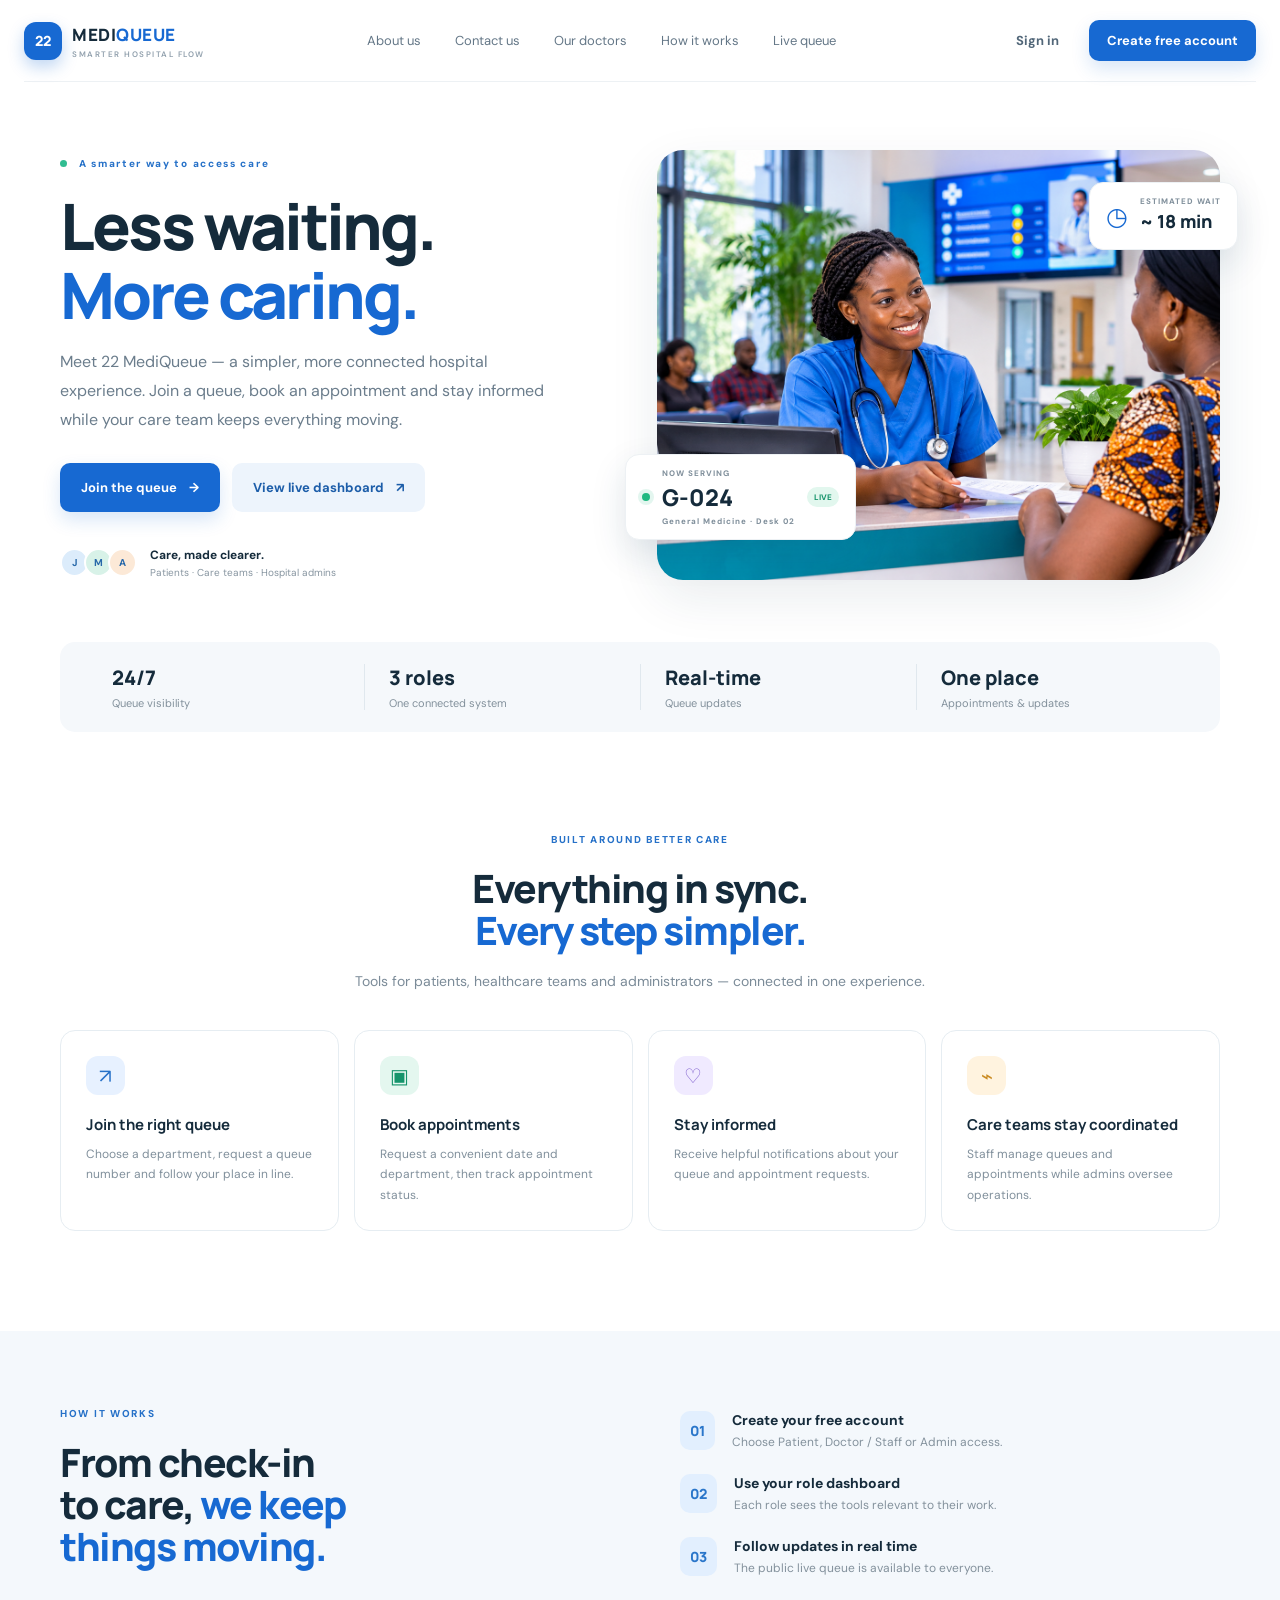
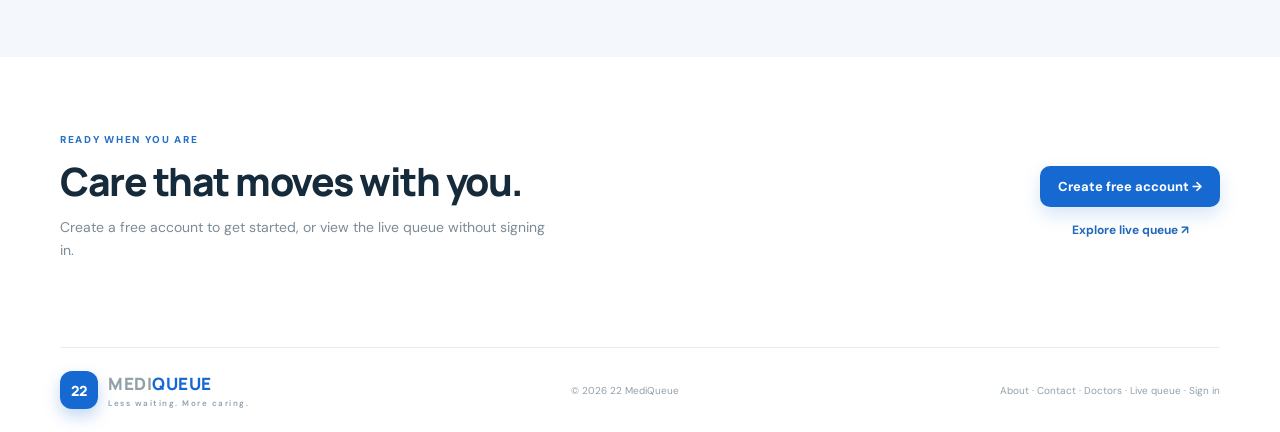
==== index.html @ ee9f8cd8 "Add files via upload" ====
<!DOCTYPE html>
<html lang="en">
<head>
<meta charset="UTF-8"><meta name="viewport" content="width=device-width, initial-scale=1.0">
<title>22 MediQueue | Less waiting. More caring.</title>
<link rel="stylesheet" href="styles.css">
</head>
<body class="public-body">
<header class="topbar public-topbar">
  <a class="brand" href="index.html"><span class="brand-mark">22</span><span>MEDI<span class="brand-accent">QUEUE</span><small>SMARTER HOSPITAL FLOW</small></span></a>
  <nav><a href="about.html">About us</a><a href="contact.html">Contact us</a><a href="doctors.html">Our doctors</a><a href="#how">How it works</a><a href="live.html">Live queue</a></nav>
  <div class="top-actions"><a class="btn btn-ghost" href="login.html">Sign in</a><a class="btn btn-primary" href="register.html">Create free account</a></div>
</header>
<main>
<section class="hero wrap">
 <div class="hero-copy"><span class="eyebrow"><i></i> A smarter way to access care</span>
 <h1>Less waiting.<br><em>More caring.</em></h1>
 <p class="hero-lead">Meet 22 MediQueue — a simpler, more connected hospital experience. Join a queue, book an appointment and stay informed while your care team keeps everything moving.</p>
 <div class="hero-actions"><a class="btn btn-primary btn-large" href="login.html?intent=queue">Join the queue <b>→</b></a><a class="btn btn-light btn-large" href="live.html">View live dashboard <b>↗</b></a></div>
 <div class="hero-trust"><span class="avatar-stack"><b>J</b><b>M</b><b>A</b></span><span><strong>Care, made clearer.</strong><small>Patients · Care teams · Hospital admins</small></span></div>
 </div>
 <div class="hero-visual"><img src="hero-hospital.png" alt="Nurse welcoming a patient at a modern hospital reception"><div class="floating-card queue-card"><span class="status-dot"></span><div><small>NOW SERVING</small><strong>G-024</strong><small>General Medicine · Desk 02</small></div><span class="live-pill">LIVE</span></div><div class="floating-card wait-card"><span class="mini-icon">◷</span><div><small>ESTIMATED WAIT</small><strong>~ 18 min</strong></div></div></div>
</section>
<section class="stats-strip wrap"><div><strong>24/7</strong><span>Queue visibility</span></div><div><strong>3 roles</strong><span>One connected system</span></div><div><strong>Real-time</strong><span>Queue updates</span></div><div><strong>One place</strong><span>Appointments & updates</span></div></section>
<section id="services" class="section wrap"><div class="section-heading"><span class="eyebrow">BUILT AROUND BETTER CARE</span><h2>Everything in sync.<br><em>Every step simpler.</em></h2><p>Tools for patients, healthcare teams and administrators — connected in one experience.</p></div>
<div class="feature-grid"><article class="feature-card"><span class="feature-icon blue">↗</span><h3>Join the right queue</h3><p>Choose a department, request a queue number and follow your place in line.</p></article><article class="feature-card"><span class="feature-icon mint">▣</span><h3>Book appointments</h3><p>Request a convenient date and department, then track appointment status.</p></article><article class="feature-card"><span class="feature-icon violet">♡</span><h3>Stay informed</h3><p>Receive helpful notifications about your queue and appointment requests.</p></article><article class="feature-card"><span class="feature-icon amber">⌁</span><h3>Care teams stay coordinated</h3><p>Staff manage queues and appointments while admins oversee operations.</p></article></div></section>
<section id="how" class="how-section"><div class="wrap how-inner"><div><span class="eyebrow">HOW IT WORKS</span><h2>From check-in<br>to care, <em>we keep<br>things moving.</em></h2></div><div class="steps"><div><b>01</b><span><strong>Create your free account</strong><small>Choose Patient, Doctor / Staff or Admin access.</small></span></div><div><b>02</b><span><strong>Use your role dashboard</strong><small>Each role sees the tools relevant to their work.</small></span></div><div><b>03</b><span><strong>Follow updates in real time</strong><small>The public live queue is available to everyone.</small></span></div></div></div></section>
<section class="cta wrap"><div><span class="eyebrow">READY WHEN YOU ARE</span><h2>Care that moves with you.</h2><p>Create a free account to get started, or view the live queue without signing in.</p></div><div><a class="btn btn-primary" href="register.html">Create free account →</a><a class="text-link" href="live.html">Explore live queue ↗</a></div></section>
</main><footer class="footer wrap"><a class="brand" href="index.html"><span class="brand-mark">22</span><span>MEDI<span class="brand-accent">QUEUE</span><small>Less waiting. More caring.</small></span></a><span>© 2026 22 MediQueue</span><span><a href="about.html">About</a> · <a href="contact.html">Contact</a> · <a href="doctors.html">Doctors</a> · <a href="live.html">Live queue</a> · <a href="login.html">Sign in</a></span></footer>
<script src="app.js"></script></body></html>
---- styles.css ----
@import url('https://fonts.googleapis.com/css2?family=DM+Sans:wght@400;500;600;700&family=Manrope:wght@400;500;600;700;800&display=swap');
:root{--ink:#152b3b;--muted:#718291;--blue:#1769d2;--blue2:#0e55b5;--mint:#dff6ee;--line:#e6edf2;--bg:#f5f8fb;--white:#fff;--shadow:0 18px 50px rgba(27,57,82,.09)}*{box-sizing:border-box}body{margin:0;color:var(--ink);font-family:'DM Sans',sans-serif;background:#fff}a{text-decoration:none;color:inherit}button,input,select{font:inherit}.wrap{width:min(1160px,calc(100% - 48px));margin:auto}.topbar{height:82px;display:flex;align-items:center;justify-content:space-between;width:min(1240px,calc(100% - 48px));margin:auto}.public-topbar{border-bottom:1px solid #edf1f4}.brand{display:flex;align-items:center;gap:10px;font:800 17px Manrope,sans-serif;letter-spacing:.5px}.brand-mark{width:38px;height:38px;border-radius:12px;background:#1769d2;color:white;display:grid;place-items:center;font-size:14px;box-shadow:0 7px 16px #1769d244}.brand-accent{color:#1769d2}.brand small{display:block;font:600 8px 'DM Sans';letter-spacing:1.5px;color:#91a0ad;margin-top:3px}.public-topbar nav{display:flex;gap:34px;color:#647787;font-size:13px}.public-topbar nav a:hover,.footer a:hover{color:var(--blue)}.top-actions{display:flex;align-items:center;gap:12px}.btn{display:inline-flex;align-items:center;justify-content:center;gap:12px;border:0;border-radius:10px;padding:12px 18px;font-size:13px;font-weight:700;cursor:pointer;transition:.2s}.btn-primary{background:var(--blue);color:#fff;box-shadow:0 8px 18px #1769d22b}.btn-primary:hover{background:var(--blue2);transform:translateY(-1px)}.btn-ghost{color:#526779}.btn-light{background:#edf4fc;color:#1c5da9}.btn-large{padding:16px 21px}.hero{display:grid;grid-template-columns:1fr 1.04fr;gap:55px;align-items:center;padding-top:68px;padding-bottom:62px}.eyebrow{font-size:10px;letter-spacing:1.7px;font-weight:800;color:#2671c8}.eyebrow i{display:inline-block;width:7px;height:7px;border-radius:50%;background:#31bd91;margin-right:8px}.hero h1,.section h2,.how-inner h2,.cta h2{font:800 clamp(42px,5vw,64px)/1.08 Manrope,sans-serif;letter-spacing:-2.8px;margin:19px 0}.hero h1 em,.section h2 em,.how-inner h2 em,.live-heading h1 em{font-style:normal;color:var(--blue)}.hero-lead{font-size:16px;line-height:1.8;color:#6b7d8c;max-width:510px}.hero-actions{display:flex;gap:12px;margin:28px 0 35px;flex-wrap:wrap}.hero-trust{display:flex;align-items:center;gap:13px}.avatar-stack{display:flex;padding-left:5px}.avatar-stack b{width:29px;height:29px;border-radius:50%;display:grid;place-items:center;background:#dcecfb;border:2px solid white;margin-left:-5px;font-size:10px;color:#2768a9}.avatar-stack b:nth-child(2){background:#d8f2e8}.avatar-stack b:nth-child(3){background:#fce9d7}.hero-trust strong,.hero-trust small{display:block}.hero-trust strong{font-size:12px}.hero-trust small{font-size:10px;color:#8795a0;margin-top:3px}.hero-visual{height:430px;position:relative}.hero-visual>img{width:100%;height:100%;object-fit:cover;border-radius:26px 26px 90px 26px;box-shadow:var(--shadow)}.floating-card{position:absolute;background:#fff;border:1px solid #edf1f4;border-radius:14px;box-shadow:0 14px 35px #163d5c20;display:flex;align-items:center;gap:12px;padding:13px 16px}.queue-card{left:-32px;bottom:40px}.floating-card small{display:block;color:#81909c;font-size:8px;font-weight:800;letter-spacing:1px}.floating-card strong{display:block;font:800 23px Manrope;margin:3px 0}.live-pill{background:#e2f7ee;color:#15946b;font-size:8px;font-weight:800;padding:5px 7px;border-radius:20px}.status-dot{display:inline-block;width:8px;height:8px;background:#20b981;border-radius:50%;box-shadow:0 0 0 4px #20b98120}.wait-card{right:-18px;top:32px}.wait-card strong{font-size:18px}.mini-icon{font-size:25px;color:var(--blue)}.stats-strip{display:grid;grid-template-columns:repeat(4,1fr);background:#f5f8fb;border-radius:15px;padding:22px 28px;margin-bottom:95px}.stats-strip div{padding-left:24px;border-left:1px solid #e0e8ee}.stats-strip div:first-child{border:0}.stats-strip strong,.stats-strip span{display:block}.stats-strip strong{font:800 20px Manrope}.stats-strip span{font-size:11px;color:#83919c;margin-top:5px}.section{padding-bottom:100px}.section-heading{text-align:center;max-width:610px;margin:0 auto 36px}.section h2,.how-inner h2,.cta h2{font-size:39px;letter-spacing:-1.5px}.section-heading p,.cta p{color:#7b8b98;line-height:1.7;font-size:14px}.feature-grid{display:grid;grid-template-columns:repeat(4,1fr);gap:15px}.feature-card{padding:25px;border:1px solid var(--line);border-radius:15px;transition:.2s}.feature-card:hover{transform:translateY(-4px);box-shadow:var(--shadow)}.feature-icon{width:39px;height:39px;border-radius:12px;display:grid;place-items:center;font-size:20px}.blue{background:#e7f1ff;color:#2671c8}.mint{background:#e4f7ef;color:#15946b}.violet{background:#f0eaff;color:#8061ce}.amber{background:#fff3df;color:#ca8b22}.feature-card h3{font:700 15px Manrope;margin:19px 0 9px}.feature-card p{font-size:12px;line-height:1.7;color:#81909c;margin:0}.how-section{background:#f4f8fc;padding:70px 0}.how-inner{display:grid;grid-template-columns:1fr 1fr;gap:80px;align-items:center}.steps{display:grid;gap:24px}.steps>div{display:flex;gap:17px;align-items:flex-start}.steps b{font:800 14px Manrope;color:#2a76ca;background:#e2effe;border-radius:10px;padding:10px}.steps strong,.steps small{display:block}.steps strong{font-size:14px}.steps small{font-size:12px;color:#83919c;margin-top:5px}.cta{display:flex;align-items:center;justify-content:space-between;padding-top:70px;padding-bottom:70px}.cta h2{margin:12px 0}.cta p{max-width:500px}.cta .text-link{display:block;text-align:center;color:#2168bb;font-size:12px;font-weight:700;margin-top:15px}.footer{border-top:1px solid var(--line);padding:23px 0;display:flex;justify-content:space-between;align-items:center;color:#92a0aa;font-size:10px}.auth-body{background:#f2f6fa;min-height:100vh;padding:34px 20px;display:grid;place-items:center}.back-home{position:absolute;top:25px;left:30px;font-size:12px;color:#63788a}.auth-shell{width:min(970px,100%);min-height:620px;background:white;border-radius:22px;overflow:hidden;display:grid;grid-template-columns:.9fr 1.1fr;box-shadow:var(--shadow)}.auth-aside{background:linear-gradient(145deg,#0f427b,#1769d2);color:white;padding:38px;display:flex;flex-direction:column;justify-content:space-between}.brand-white{color:white}.brand-white .brand-mark{background:#ffffff26}.brand-white small{color:#c8ddf4}.brand-white .brand-accent{color:#b8dcff}.auth-aside .eyebrow{color:#b8dcff}.auth-aside h1{font:800 40px/1.15 Manrope;letter-spacing:-1.7px}.auth-aside h1 em{color:#a9d5ff;font-style:normal}.auth-aside p{color:#d5e7f8;line-height:1.7;font-size:14px}.aside-note{font-size:10px;color:#c7def4}.auth-panel{padding:45px 54px}.auth-tabs{display:flex;gap:7px;background:#f1f5f8;padding:5px;border-radius:10px;margin-bottom:34px}.tab{flex:1;border:0;background:transparent;padding:11px;border-radius:8px;color:#718392;font-weight:700;font-size:12px;cursor:pointer}.tab.active{background:white;color:#1769d2;box-shadow:0 2px 8px #1a3a5810}.auth-panel h2{font:800 28px Manrope;margin:0 0 7px}.muted{font-size:12px;color:#8795a0;margin:0 0 25px}.auth-panel form{display:grid;gap:15px}.auth-panel label{display:grid;gap:7px;font-size:11px;font-weight:700;color:#526677}.auth-panel input,.auth-panel select{width:100%;padding:12px 13px;border:1px solid #dfe7ed;border-radius:8px;outline:none;font-size:12px;background:white}.auth-panel input:focus,.auth-panel select:focus{border-color:#4a91df;box-shadow:0 0 0 3px #1769d215}.full{width:100%;margin-top:7px}.form-foot{text-align:center;font-size:11px;color:#81909c;margin-top:22px}.inline-link{border:0;background:none;color:#1769d2;font-weight:700;cursor:pointer}.notice{font-size:11px;color:#167b5b;min-height:16px}.demo-note{font-size:9px;line-height:1.5;color:#9aa6af;border-top:1px solid #edf1f4;padding-top:13px}.app-body{background:#f5f8fb}.app-layout{min-height:100vh;display:grid;grid-template-columns:245px 1fr}.sidebar{background:#fff;border-right:1px solid var(--line);padding:26px 17px;display:flex;flex-direction:column;min-height:100vh}.side-user{display:flex;align-items:center;gap:10px;padding:22px 8px;border-bottom:1px solid var(--line);margin-bottom:15px}.user-avatar{width:36px;height:36px;border-radius:12px;background:#e5f1ff;color:#1769d2;display:grid;place-items:center;font-weight:800}.side-user strong,.side-user small{display:block}.side-user strong{font-size:12px}.side-user small{font-size:10px;color:#82919d;margin-top:3px}.side-nav{display:grid;gap:5px}.side-nav .nav-label{font-size:9px;letter-spacing:1.4px;font-weight:800;color:#a1adb6;padding:15px 10px 5px}.side-nav a{padding:11px 12px;border-radius:9px;font-size:12px;color:#657888;display:flex;gap:10px;align-items:center}.side-nav a.active,.side-nav a:hover{background:#eaf3ff;color:#1769d2;font-weight:700}.side-bottom{margin-top:auto;border-top:1px solid var(--line);padding-top:15px;display:grid;gap:10px}.side-bottom a,.logout{font-size:11px;color:#6b7e8e;padding:9px 10px}.logout{border:0;background:none;text-align:left;cursor:pointer}.main-area{min-width:0}.app-header{height:91px;background:white;border-bottom:1px solid var(--line);padding:0 38px;display:flex;align-items:center;justify-content:space-between}.app-header small{font-size:9px;color:#91a0ab;letter-spacing:1.3px;font-weight:800}.app-header h1{font:800 22px Manrope;margin:4px 0}.header-right{display:flex;align-items:center;gap:19px;font-size:11px}.live-link{font-size:11px;color:#248a6b;display:flex;align-items:center;gap:8px}.icon-button{border:0;background:#f1f5f8;border-radius:9px;padding:9px 12px;cursor:pointer}.header-user{display:flex;align-items:center;gap:8px}.user-avatar.small{width:29px;height:29px;border-radius:9px;font-size:11px}.page-content{padding:30px 38px;max-width:1400px;margin:auto}.welcome-row{display:flex;justify-content:space-between;align-items:center;margin-bottom:22px}.welcome-row h2{font:800 23px Manrope;margin:0}.welcome-row p{font-size:12px;color:#84939e;margin:6px 0}.metric-grid{display:grid;grid-template-columns:repeat(4,1fr);gap:14px;margin-bottom:20px}.metric,.panel,.action-card{background:white;border:1px solid var(--line);border-radius:13px;padding:18px}.metric small{color:#8796a1;font-size:10px}.metric strong{display:block;font:800 25px Manrope;margin:8px 0 3px}.metric span{font-size:10px;color:#15946b}.content-grid{display:grid;grid-template-columns:1.35fr 1fr;gap:15px}.panel h3{font:700 14px Manrope;margin:0 0 15px}.panel p{font-size:12px;color:#84939e;line-height:1.6}.data-table{width:100%;border-collapse:collapse;font-size:11px}.data-table th{text-align:left;color:#8a98a3;font-size:9px;letter-spacing:.7px;padding:10px;border-bottom:1px solid var(--line)}.data-table td{padding:12px 10px;border-bottom:1px solid #f0f3f6}.pill{display:inline-block;border-radius:30px;padding:5px 8px;font-size:9px;font-weight:700;background:#e6f7ef;color:#18835f}.pill.pending{background:#fff3df;color:#b57a1d}.pill.blue-pill{background:#eaf3ff;color:#1769d2}.action-grid{display:grid;grid-template-columns:repeat(3,1fr);gap:13px;margin-top:15px}.action-card{cursor:pointer;text-align:left;transition:.2s}.action-card:hover{border-color:#9dc6f3;transform:translateY(-2px)}.action-card b{display:block;font:700 13px Manrope;margin:10px 0 5px}.action-card span{font-size:11px;color:#8795a0}.field-grid{display:grid;grid-template-columns:repeat(2,1fr);gap:13px}.field{display:grid;gap:6px;font-size:11px;color:#627586;font-weight:700}.field input,.field select,.field textarea{padding:11px;border:1px solid #dfe7ed;border-radius:8px;font:12px 'DM Sans';width:100%}.field textarea{min-height:75px;resize:vertical}.form-actions{margin-top:15px}.empty{padding:24px;text-align:center;color:#8795a0;font-size:12px}.toast{position:fixed;bottom:24px;right:24px;background:#18364d;color:white;padding:12px 17px;border-radius:10px;font-size:12px;opacity:0;transform:translateY(8px);transition:.2s;pointer-events:none}.toast.show{opacity:1;transform:none}.live-body{background:#f4f8fc;min-height:100vh}.live-wrap{width:min(1050px,calc(100% - 40px));margin:55px auto}.live-heading{text-align:center}.live-heading h1{font:800 42px Manrope;letter-spacing:-1.5px;margin:12px 0}.live-heading p{font-size:13px;color:#80909c}.updated{font-size:10px;color:#91a0ab;margin-top:12px}.now-serving{margin:30px 0 18px;background:linear-gradient(115deg,#104d8e,#1769d2);border-radius:17px;padding:27px 32px;color:white;display:flex;justify-content:space-between;align-items:center}.now-serving .eyebrow{color:#bcdcff}.now-serving strong{display:block;font:800 44px Manrope;margin:7px 0}.now-serving span:not(.eyebrow){font-size:11px;color:#d9eaff}.serving-badge{background:#ffffff20;border:1px solid #ffffff35;border-radius:30px;padding:8px 12px;font-size:10px;display:flex;align-items:center;gap:8px}.queue-grid{display:grid;grid-template-columns:repeat(3,1fr);gap:13px}.queue-dept{background:white;border:1px solid var(--line);border-radius:13px;padding:18px}.queue-dept h3{font:700 13px Manrope;margin:0 0 14px}.queue-row{display:flex;justify-content:space-between;padding:10px 0;border-top:1px solid #f0f3f6;font-size:11px}.queue-row span:last-child{font-weight:700;color:#1769d2}.live-bottom{display:flex;justify-content:center;gap:12px;margin:25px}.public-body{overflow-x:hidden}
@media(max-width:850px){.public-topbar nav{display:none}.hero{grid-template-columns:1fr;gap:35px;padding-top:42px}.hero-visual{height:360px}.queue-card{left:10px}.wait-card{right:8px}.feature-grid{grid-template-columns:repeat(2,1fr)}.how-inner{grid-template-columns:1fr;gap:25px}.stats-strip{grid-template-columns:repeat(2,1fr);gap:18px}.stats-strip div:nth-child(3){border:0}.app-layout{grid-template-columns:205px 1fr}.sidebar{padding:20px 12px}.page-content{padding:22px}.metric-grid{grid-template-columns:repeat(2,1fr)}.content-grid{grid-template-columns:1fr}.auth-shell{grid-template-columns:.7fr 1fr}.auth-panel{padding:35px 28px}}
@media(max-width:600px){.wrap,.topbar{width:calc(100% - 30px)}.topbar{height:70px}.top-actions .btn-ghost{display:none}.brand{font-size:14px}.hero h1{font-size:46px}.hero-visual{height:280px}.stats-strip{padding:18px 12px}.stats-strip div{padding-left:12px}.feature-grid{grid-template-columns:1fr}.cta,.footer{display:grid;gap:18px}.footer{justify-content:start}.auth-body{padding:55px 12px 20px}.auth-shell{grid-template-columns:1fr}.auth-aside{min-height:190px;padding:25px}.auth-aside h1{font-size:28px;margin:10px 0}.auth-aside .aside-note{display:none}.auth-panel{padding:28px 22px}.app-layout{grid-template-columns:1fr}.sidebar{min-height:auto;padding:14px 16px}.sidebar .brand{margin-bottom:10px}.side-user{padding:10px 4px;margin:0}.side-nav{display:flex;overflow:auto}.side-nav .nav-label{display:none}.side-nav a{white-space:nowrap;padding:9px}.side-bottom{display:flex;margin-top:10px;padding-top:8px}.app-header{height:75px;padding:0 16px}.header-right{gap:9px}.header-user span:last-child{display:none}.page-content{padding:18px 14px}.metric-grid{gap:8px}.metric{padding:13px}.metric strong{font-size:20px}.action-grid{grid-template-columns:1fr 1fr}.field-grid{grid-template-columns:1fr}.queue-grid{grid-template-columns:1fr}.now-serving{padding:20px}.now-serving strong{font-size:34px}.live-wrap{margin:35px auto}.live-heading h1{font-size:34px}}

/* Google sign-in and WhatsApp contact links */
.google-auth-separator{display:flex;align-items:center;gap:12px;margin:20px 0 12px;color:#9aa6af;font-size:10px;font-weight:700}.google-auth-separator:before,.google-auth-separator:after{content:"";height:1px;background:#e8edf1;flex:1}.google-signin-button{display:flex;justify-content:center;min-height:42px}.google-auth-hint{text-align:center;color:#9aa6af;font-size:9px;line-height:1.5;margin:10px 0 15px}.contact-row{gap:12px;align-items:center}.contact-row span{display:flex;align-items:center;gap:10px}.whatsapp-link{display:inline-flex;align-items:center;background:#e5f7ed;color:#13834e;padding:6px 9px;border-radius:7px;font-size:10px;font-weight:800;white-space:nowrap}.whatsapp-link:hover{background:#d1f0df}

/* MediQueue management and public information pages */
.care-gallery{padding:70px 0 85px}.care-gallery-grid{display:grid;grid-template-columns:1.2fr 1fr 1fr;gap:16px;align-items:stretch}.care-image-card{height:310px;position:relative;overflow:hidden;border-radius:20px;box-shadow:var(--shadow);background:#dce8f1}.care-image-card img{width:100%;height:100%;object-fit:cover;transition:transform .45s}.care-image-card:hover img{transform:scale(1.06)}.care-image-card:after{content:"";position:absolute;inset:35% 0 0;background:linear-gradient(transparent,#102d43d9)}.care-image-card>div{position:absolute;z-index:1;bottom:22px;left:22px;color:white}.care-image-card b,.care-image-card span{display:block}.care-image-card span{font-size:12px;margin-top:5px;color:#e1edf5}.care-image-two{transform:translateY(22px)}.care-image-three{transform:translateY(42px)}.about-layer-grid,.contact-grid,.doctor-grid{display:grid;grid-template-columns:repeat(3,minmax(0,1fr));gap:18px;margin:38px 0}.about-layer-grid article,.contact-card,.doctor-card{border:1px solid var(--line);border-radius:16px;overflow:hidden;background:#fff;box-shadow:var(--shadow)}.about-layer-grid img{width:100%;height:170px;object-fit:cover;object-position:center}.about-layer-grid h2,.about-layer-grid p{margin-left:20px;margin-right:20px}.about-layer-grid h2{font:800 18px Manrope}.about-layer-grid p{color:var(--muted);font-size:13px;line-height:1.7;margin-bottom:22px}.contact-card{padding:22px}.contact-card h3{font:800 17px Manrope}.contact-card p{color:var(--muted);font-size:13px}.doctor-card{display:flex;gap:16px;padding:15px;align-items:center}.doctor-card>img,.doctor-placeholder{width:105px;height:120px;flex:0 0 105px;object-fit:cover;border-radius:12px;background:#eaf2fb}.doctor-placeholder{display:grid;place-items:center;color:var(--blue);font-size:35px}.doctor-card h3{font:800 16px Manrope;margin:6px 0}.doctor-card p{font-size:12px;color:var(--muted);margin:5px 0}.doctor-card small{color:var(--blue);font-weight:800}.doctor-card .btn{padding:9px 11px;font-size:11px;margin-top:8px}
@media(max-width:800px){.care-gallery-grid,.about-layer-grid,.contact-grid,.doctor-grid{grid-template-columns:1fr}.care-image-two,.care-image-three{transform:none}.care-image-card{height:250px}.doctor-card{align-items:flex-start}.public-topbar nav{gap:12px;flex-wrap:wrap}}
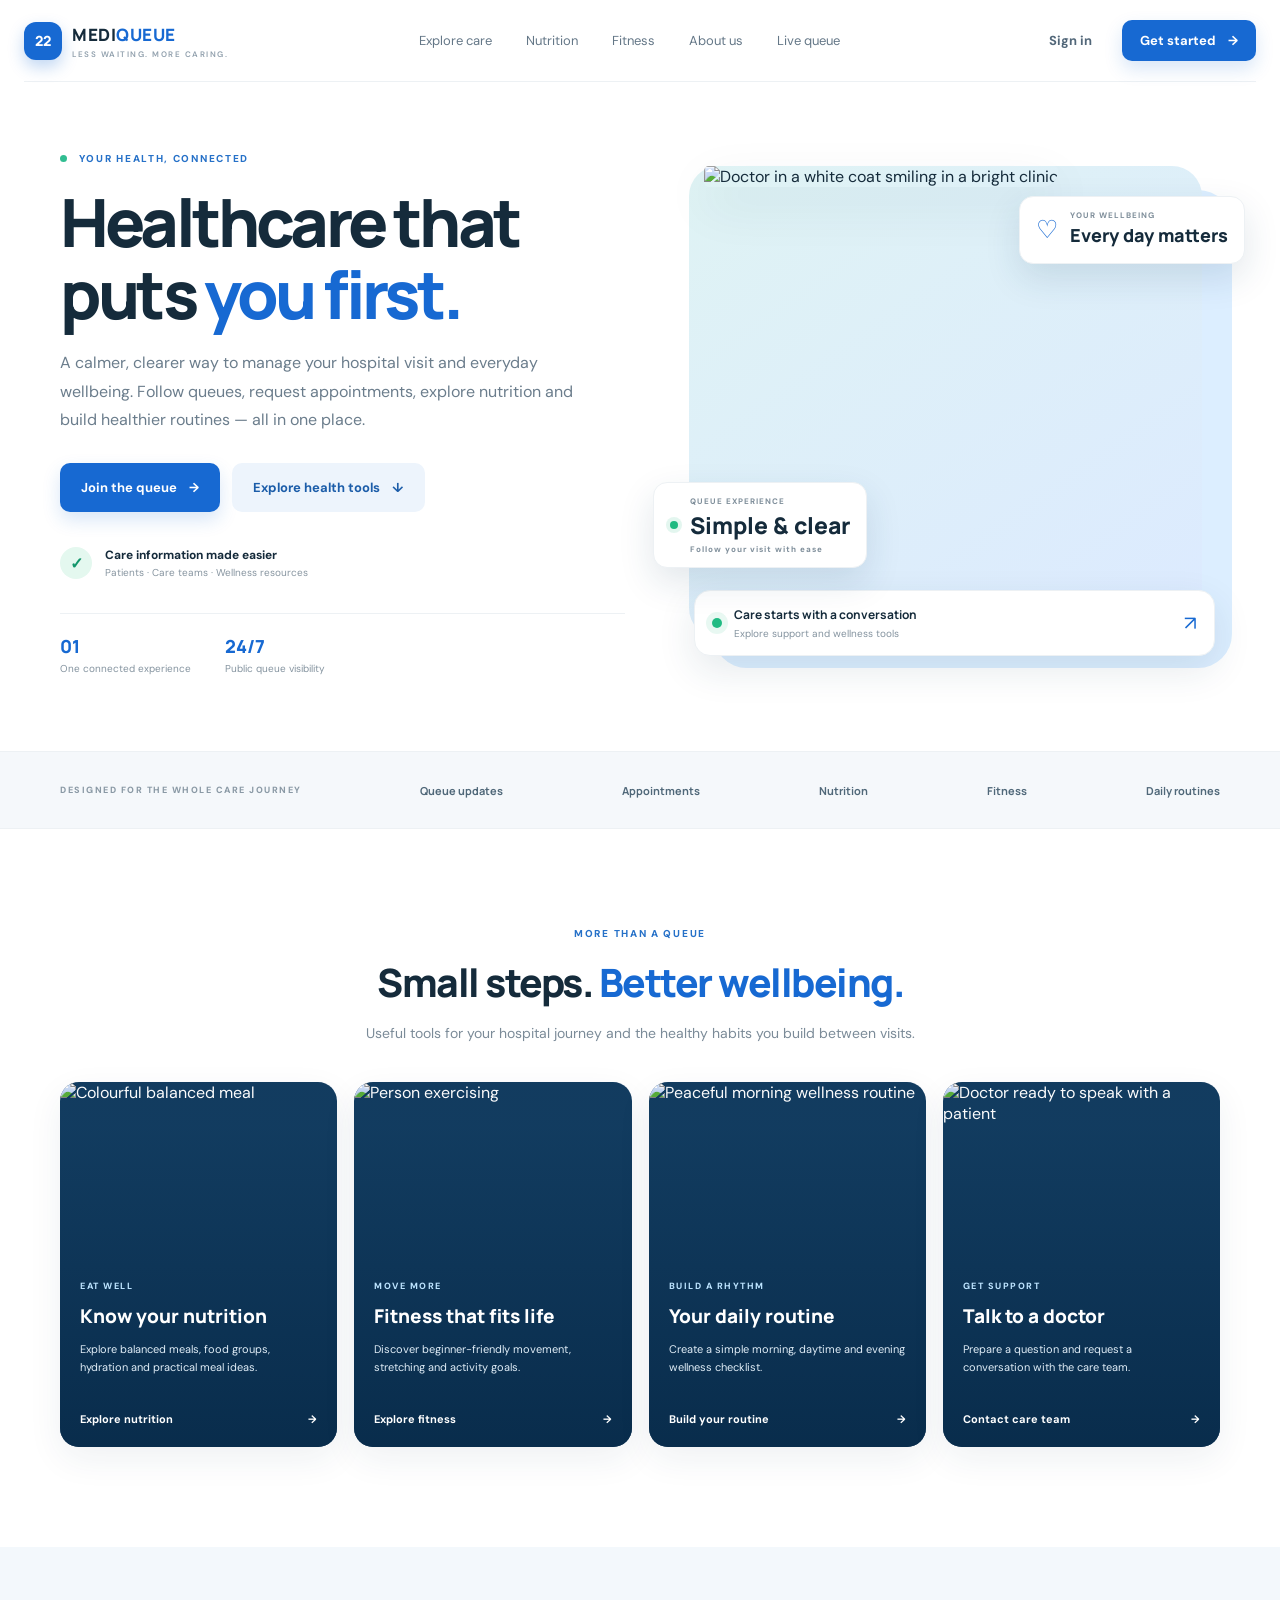
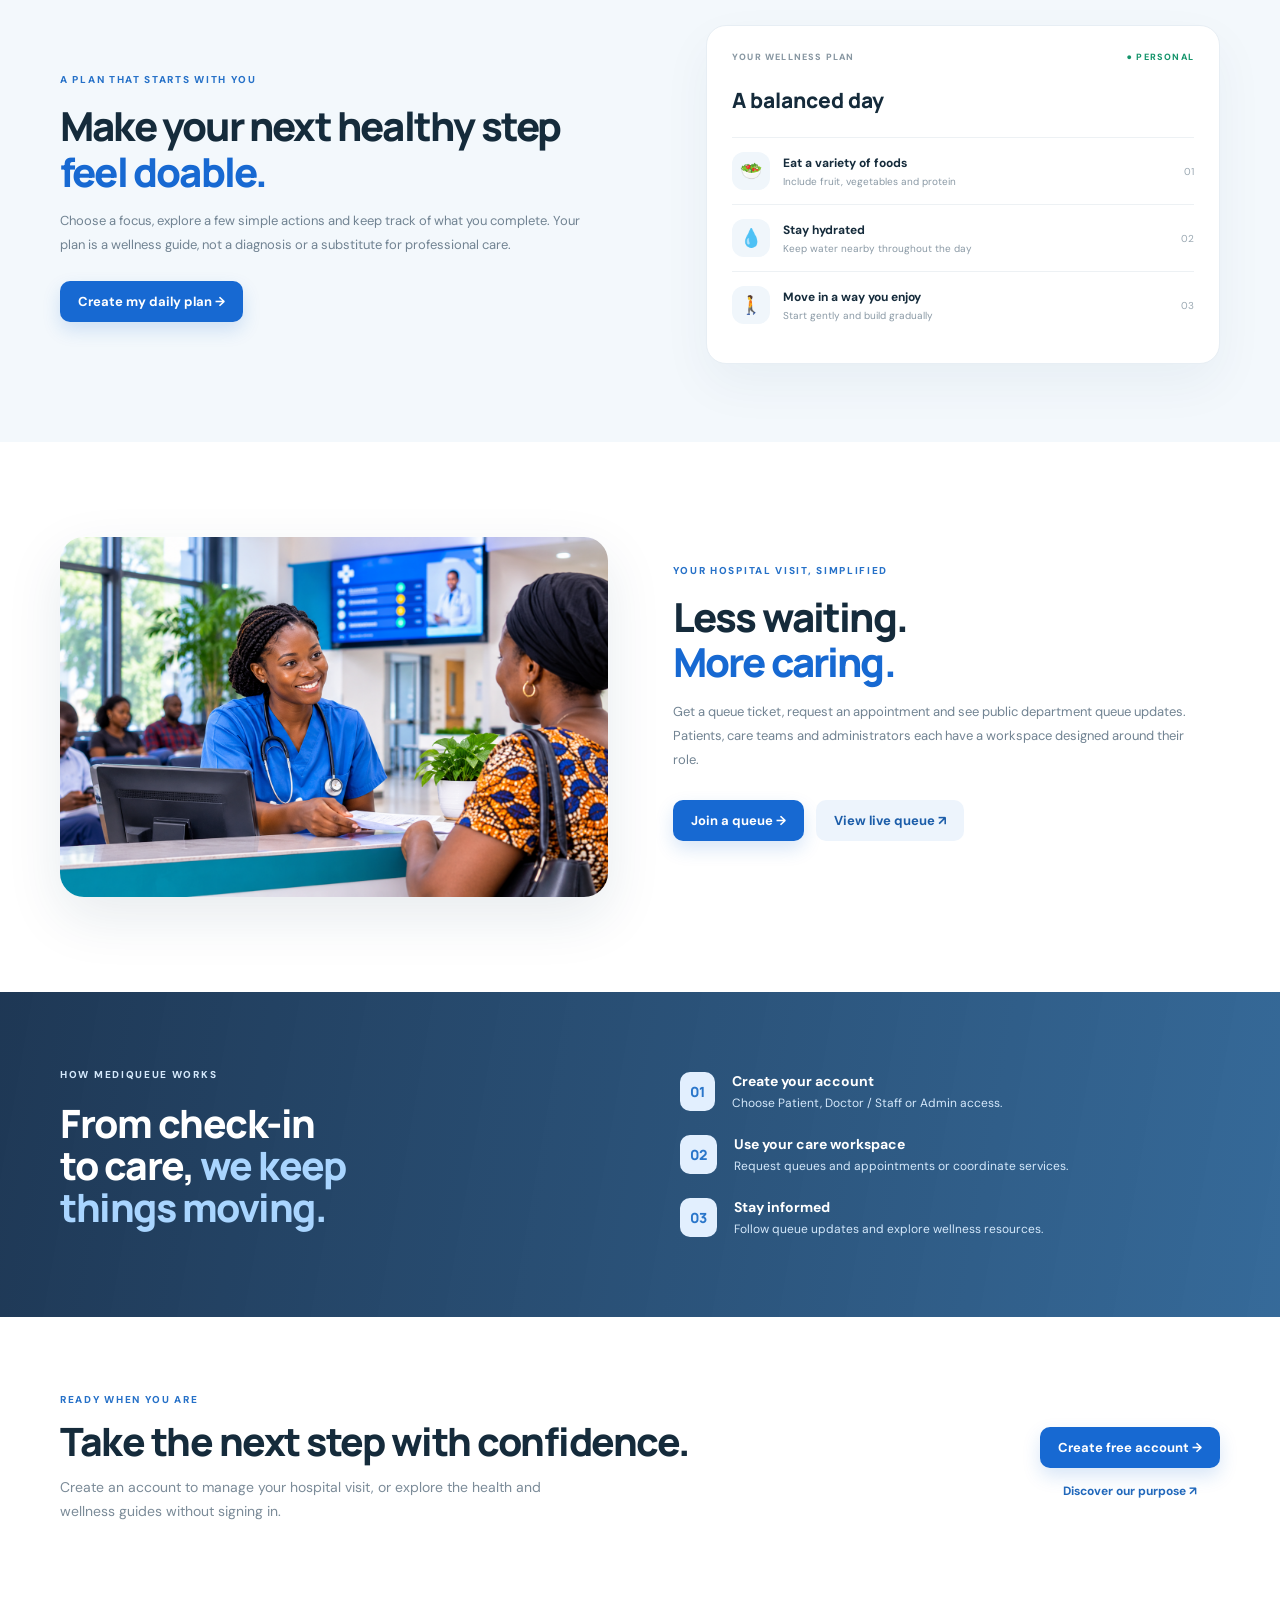
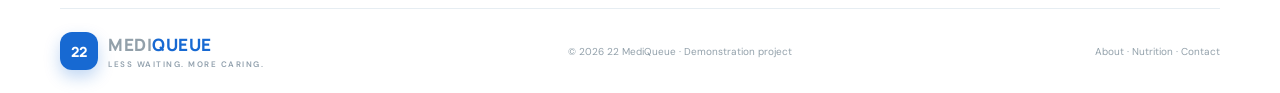
==== commit 772397f9: "Add files via upload" ====
--- a/index.html
+++ b/index.html
@@ -1,30 +1,50 @@
-<!DOCTYPE html>
+<!doctype html>
 <html lang="en">
 <head>
-<meta charset="UTF-8"><meta name="viewport" content="width=device-width, initial-scale=1.0">
-<title>22 MediQueue | Less waiting. More caring.</title>
-<link rel="stylesheet" href="styles.css">
+<meta charset="utf-8"><meta name="viewport" content="width=device-width,initial-scale=1">
+<meta name="description" content="22 MediQueue connects patients with care teams, queue updates, nutrition, fitness and everyday wellness guidance.">
+<title>22 MediQueue | Care that moves with you</title><link rel="stylesheet" href="styles.css">
 </head>
 <body class="public-body">
 <header class="topbar public-topbar">
-  <a class="brand" href="index.html"><span class="brand-mark">22</span><span>MEDI<span class="brand-accent">QUEUE</span><small>SMARTER HOSPITAL FLOW</small></span></a>
-  <nav><a href="about.html">About us</a><a href="contact.html">Contact us</a><a href="doctors.html">Our doctors</a><a href="#how">How it works</a><a href="live.html">Live queue</a></nav>
-  <div class="top-actions"><a class="btn btn-ghost" href="login.html">Sign in</a><a class="btn btn-primary" href="register.html">Create free account</a></div>
+ <a class="brand" href="index.html"><span class="brand-mark">22</span><span>MEDI<span class="brand-accent">QUEUE</span><small>LESS WAITING. MORE CARING.</small></span></a>
+ <nav><a href="#care-tools">Explore care</a><a href="nutrition.html">Nutrition</a><a href="fitness.html">Fitness</a><a href="about.html">About us</a><a href="live.html">Live queue</a></nav>
+ <div class="top-actions"><a class="btn btn-ghost" href="login.html">Sign in</a><a class="btn btn-primary" href="register.html">Get started <span>→</span></a></div>
 </header>
 <main>
-<section class="hero wrap">
- <div class="hero-copy"><span class="eyebrow"><i></i> A smarter way to access care</span>
- <h1>Less waiting.<br><em>More caring.</em></h1>
- <p class="hero-lead">Meet 22 MediQueue — a simpler, more connected hospital experience. Join a queue, book an appointment and stay informed while your care team keeps everything moving.</p>
- <div class="hero-actions"><a class="btn btn-primary btn-large" href="login.html?intent=queue">Join the queue <b>→</b></a><a class="btn btn-light btn-large" href="live.html">View live dashboard <b>↗</b></a></div>
- <div class="hero-trust"><span class="avatar-stack"><b>J</b><b>M</b><b>A</b></span><span><strong>Care, made clearer.</strong><small>Patients · Care teams · Hospital admins</small></span></div>
+<section class="hero wrap premium-hero">
+ <div class="hero-copy"><span class="eyebrow"><i></i> YOUR HEALTH, CONNECTED</span>
+ <h1>Healthcare that puts <em>you first.</em></h1>
+ <p class="hero-lead">A calmer, clearer way to manage your hospital visit and everyday wellbeing. Follow queues, request appointments, explore nutrition and build healthier routines — all in one place.</p>
+ <div class="hero-actions"><a class="btn btn-primary btn-large" href="login.html?intent=queue">Join the queue <b>→</b></a><a class="btn btn-light btn-large" href="#care-tools">Explore health tools <b>↓</b></a></div>
+ <div class="hero-trust"><span class="trust-check">✓</span><span><strong>Care information made easier</strong><small>Patients · Care teams · Wellness resources</small></span></div>
+ <div class="hero-mini-stats"><div><b>01</b><span>One connected experience</span></div><div><b>24/7</b><span>Public queue visibility</span></div></div>
  </div>
- <div class="hero-visual"><img src="hero-hospital.png" alt="Nurse welcoming a patient at a modern hospital reception"><div class="floating-card queue-card"><span class="status-dot"></span><div><small>NOW SERVING</small><strong>G-024</strong><small>General Medicine · Desk 02</small></div><span class="live-pill">LIVE</span></div><div class="floating-card wait-card"><span class="mini-icon">◷</span><div><small>ESTIMATED WAIT</small><strong>~ 18 min</strong></div></div></div>
+ <div class="hero-visual doctor-hero">
+  <div class="doctor-glow"></div>
+  <img class="doctor-motion" src="https://images.unsplash.com/photo-1559839734-2b71ea197ec2?auto=format&fit=crop&w=1100&q=90" alt="Doctor in a white coat smiling in a bright clinic">
+  <div class="doctor-caption"><span class="doctor-online-dot"></span><div><b>Care starts with a conversation</b><small>Explore support and wellness tools</small></div><span class="caption-arrow">↗</span></div>
+  <div class="floating-card queue-card"><span class="status-dot"></span><div><small>QUEUE EXPERIENCE</small><strong>Simple & clear</strong><small>Follow your visit with ease</small></div></div>
+  <div class="floating-card wait-card"><span class="mini-icon">♡</span><div><small>YOUR WELLBEING</small><strong>Every day matters</strong></div></div>
+ </div>
 </section>
-<section class="stats-strip wrap"><div><strong>24/7</strong><span>Queue visibility</span></div><div><strong>3 roles</strong><span>One connected system</span></div><div><strong>Real-time</strong><span>Queue updates</span></div><div><strong>One place</strong><span>Appointments & updates</span></div></section>
-<section id="services" class="section wrap"><div class="section-heading"><span class="eyebrow">BUILT AROUND BETTER CARE</span><h2>Everything in sync.<br><em>Every step simpler.</em></h2><p>Tools for patients, healthcare teams and administrators — connected in one experience.</p></div>
-<div class="feature-grid"><article class="feature-card"><span class="feature-icon blue">↗</span><h3>Join the right queue</h3><p>Choose a department, request a queue number and follow your place in line.</p></article><article class="feature-card"><span class="feature-icon mint">▣</span><h3>Book appointments</h3><p>Request a convenient date and department, then track appointment status.</p></article><article class="feature-card"><span class="feature-icon violet">♡</span><h3>Stay informed</h3><p>Receive helpful notifications about your queue and appointment requests.</p></article><article class="feature-card"><span class="feature-icon amber">⌁</span><h3>Care teams stay coordinated</h3><p>Staff manage queues and appointments while admins oversee operations.</p></article></div></section>
-<section id="how" class="how-section"><div class="wrap how-inner"><div><span class="eyebrow">HOW IT WORKS</span><h2>From check-in<br>to care, <em>we keep<br>things moving.</em></h2></div><div class="steps"><div><b>01</b><span><strong>Create your free account</strong><small>Choose Patient, Doctor / Staff or Admin access.</small></span></div><div><b>02</b><span><strong>Use your role dashboard</strong><small>Each role sees the tools relevant to their work.</small></span></div><div><b>03</b><span><strong>Follow updates in real time</strong><small>The public live queue is available to everyone.</small></span></div></div></div></section>
-<section class="cta wrap"><div><span class="eyebrow">READY WHEN YOU ARE</span><h2>Care that moves with you.</h2><p>Create a free account to get started, or view the live queue without signing in.</p></div><div><a class="btn btn-primary" href="register.html">Create free account →</a><a class="text-link" href="live.html">Explore live queue ↗</a></div></section>
-</main><footer class="footer wrap"><a class="brand" href="index.html"><span class="brand-mark">22</span><span>MEDI<span class="brand-accent">QUEUE</span><small>Less waiting. More caring.</small></span></a><span>© 2026 22 MediQueue</span><span><a href="about.html">About</a> · <a href="contact.html">Contact</a> · <a href="doctors.html">Doctors</a> · <a href="live.html">Live queue</a> · <a href="login.html">Sign in</a></span></footer>
+<section class="trust-band"><div class="wrap trust-band-inner"><span>DESIGNED FOR THE WHOLE CARE JOURNEY</span><b>Queue updates</b><b>Appointments</b><b>Nutrition</b><b>Fitness</b><b>Daily routines</b></div></section>
+<section id="care-tools" class="section wrap care-section">
+ <div class="section-heading"><span class="eyebrow">MORE THAN A QUEUE</span><h2>Small steps. <em>Better wellbeing.</em></h2><p>Useful tools for your hospital journey and the healthy habits you build between visits.</p></div>
+ <div class="wellness-grid">
+  <a class="wellness-card nutrition-card" href="nutrition.html"><img src="https://images.unsplash.com/photo-1490645935967-10de6ba17061?auto=format&fit=crop&w=900&q=85" alt="Colourful balanced meal"><div class="wellness-content"><span class="card-kicker">EAT WELL</span><h3>Know your nutrition</h3><p>Explore balanced meals, food groups, hydration and practical meal ideas.</p><b>Explore nutrition <span>→</span></b></div></a>
+  <a class="wellness-card fitness-card" href="fitness.html"><img src="https://images.unsplash.com/photo-1517836357463-d25dfeac3438?auto=format&fit=crop&w=900&q=85" alt="Person exercising"><div class="wellness-content"><span class="card-kicker">MOVE MORE</span><h3>Fitness that fits life</h3><p>Discover beginner-friendly movement, stretching and activity goals.</p><b>Explore fitness <span>→</span></b></div></a>
+  <a class="wellness-card routine-card" href="routine.html"><img src="https://images.unsplash.com/photo-1506126613408-ecd07c2b7e1a?auto=format&fit=crop&w=900&q=85" alt="Peaceful morning wellness routine"><div class="wellness-content"><span class="card-kicker">BUILD A RHYTHM</span><h3>Your daily routine</h3><p>Create a simple morning, daytime and evening wellness checklist.</p><b>Build your routine <span>→</span></b></div></a>
+  <a class="wellness-card doctor-card" href="doctor.html"><img src="https://images.unsplash.com/photo-1612349317150-e413f6a5b16d?auto=format&fit=crop&w=900&q=85" alt="Doctor ready to speak with a patient"><div class="wellness-content"><span class="card-kicker">GET SUPPORT</span><h3>Talk to a doctor</h3><p>Prepare a question and request a conversation with the care team.</p><b>Contact care team <span>→</span></b></div></a>
+ </div>
+</section>
+<section class="patient-plan-section"><div class="wrap patient-plan">
+ <div><span class="eyebrow">A PLAN THAT STARTS WITH YOU</span><h2>Make your next healthy step <em>feel doable.</em></h2><p>Choose a focus, explore a few simple actions and keep track of what you complete. Your plan is a wellness guide, not a diagnosis or a substitute for professional care.</p><a class="btn btn-primary" href="routine.html">Create my daily plan →</a></div>
+ <div class="plan-preview"><div class="plan-top"><span>YOUR WELLNESS PLAN</span><span class="plan-live">● PERSONAL</span></div><h3>A balanced day</h3><div class="plan-line"><span>🥗</span><div><b>Eat a variety of foods</b><small>Include fruit, vegetables and protein</small></div><em>01</em></div><div class="plan-line"><span>💧</span><div><b>Stay hydrated</b><small>Keep water nearby throughout the day</small></div><em>02</em></div><div class="plan-line"><span>🚶</span><div><b>Move in a way you enjoy</b><small>Start gently and build gradually</small></div><em>03</em></div></div>
+</div></section>
+<section class="section wrap queue-promo"><div class="queue-promo-image"><img src="hero-hospital.png" alt="Nurse assisting a patient at hospital reception"></div><div><span class="eyebrow">YOUR HOSPITAL VISIT, SIMPLIFIED</span><h2>Less waiting.<br><em>More caring.</em></h2><p>Get a queue ticket, request an appointment and see public department queue updates. Patients, care teams and administrators each have a workspace designed around their role.</p><div class="hero-actions"><a class="btn btn-primary" href="login.html?intent=queue">Join a queue →</a><a class="btn btn-light" href="live.html">View live queue ↗</a></div></div></section>
+<section class="how-section"><div class="wrap how-inner"><div><span class="eyebrow">HOW MEDIQUEUE WORKS</span><h2>From check-in<br>to care, <em>we keep<br>things moving.</em></h2></div><div class="steps"><div><b>01</b><span><strong>Create your account</strong><small>Choose Patient, Doctor / Staff or Admin access.</small></span></div><div><b>02</b><span><strong>Use your care workspace</strong><small>Request queues and appointments or coordinate services.</small></span></div><div><b>03</b><span><strong>Stay informed</strong><small>Follow queue updates and explore wellness resources.</small></span></div></div></div></section>
+<section class="cta wrap"><div><span class="eyebrow">READY WHEN YOU ARE</span><h2>Take the next step with confidence.</h2><p>Create an account to manage your hospital visit, or explore the health and wellness guides without signing in.</p></div><div><a class="btn btn-primary" href="register.html">Create free account →</a><a class="text-link" href="about.html">Discover our purpose ↗</a></div></section>
+</main>
+<footer class="footer wrap"><a class="brand" href="index.html"><span class="brand-mark">22</span><span>MEDI<span class="brand-accent">QUEUE</span><small>LESS WAITING. MORE CARING.</small></span></a><span>© 2026 22 MediQueue · Demonstration project</span><span><a href="about.html">About</a> · <a href="nutrition.html">Nutrition</a> · <a href="contact.html">Contact</a></span></footer>
 <script src="app.js"></script></body></html>
--- a/styles.css
+++ b/styles.css
@@ -3,9 +3,101 @@
 @media(max-width:850px){.public-topbar nav{display:none}.hero{grid-template-columns:1fr;gap:35px;padding-top:42px}.hero-visual{height:360px}.queue-card{left:10px}.wait-card{right:8px}.feature-grid{grid-template-columns:repeat(2,1fr)}.how-inner{grid-template-columns:1fr;gap:25px}.stats-strip{grid-template-columns:repeat(2,1fr);gap:18px}.stats-strip div:nth-child(3){border:0}.app-layout{grid-template-columns:205px 1fr}.sidebar{padding:20px 12px}.page-content{padding:22px}.metric-grid{grid-template-columns:repeat(2,1fr)}.content-grid{grid-template-columns:1fr}.auth-shell{grid-template-columns:.7fr 1fr}.auth-panel{padding:35px 28px}}
 @media(max-width:600px){.wrap,.topbar{width:calc(100% - 30px)}.topbar{height:70px}.top-actions .btn-ghost{display:none}.brand{font-size:14px}.hero h1{font-size:46px}.hero-visual{height:280px}.stats-strip{padding:18px 12px}.stats-strip div{padding-left:12px}.feature-grid{grid-template-columns:1fr}.cta,.footer{display:grid;gap:18px}.footer{justify-content:start}.auth-body{padding:55px 12px 20px}.auth-shell{grid-template-columns:1fr}.auth-aside{min-height:190px;padding:25px}.auth-aside h1{font-size:28px;margin:10px 0}.auth-aside .aside-note{display:none}.auth-panel{padding:28px 22px}.app-layout{grid-template-columns:1fr}.sidebar{min-height:auto;padding:14px 16px}.sidebar .brand{margin-bottom:10px}.side-user{padding:10px 4px;margin:0}.side-nav{display:flex;overflow:auto}.side-nav .nav-label{display:none}.side-nav a{white-space:nowrap;padding:9px}.side-bottom{display:flex;margin-top:10px;padding-top:8px}.app-header{height:75px;padding:0 16px}.header-right{gap:9px}.header-user span:last-child{display:none}.page-content{padding:18px 14px}.metric-grid{gap:8px}.metric{padding:13px}.metric strong{font-size:20px}.action-grid{grid-template-columns:1fr 1fr}.field-grid{grid-template-columns:1fr}.queue-grid{grid-template-columns:1fr}.now-serving{padding:20px}.now-serving strong{font-size:34px}.live-wrap{margin:35px auto}.live-heading h1{font-size:34px}}
 
-/* Google sign-in and WhatsApp contact links */
-.google-auth-separator{display:flex;align-items:center;gap:12px;margin:20px 0 12px;color:#9aa6af;font-size:10px;font-weight:700}.google-auth-separator:before,.google-auth-separator:after{content:"";height:1px;background:#e8edf1;flex:1}.google-signin-button{display:flex;justify-content:center;min-height:42px}.google-auth-hint{text-align:center;color:#9aa6af;font-size:9px;line-height:1.5;margin:10px 0 15px}.contact-row{gap:12px;align-items:center}.contact-row span{display:flex;align-items:center;gap:10px}.whatsapp-link{display:inline-flex;align-items:center;background:#e5f7ed;color:#13834e;padding:6px 9px;border-radius:7px;font-size:10px;font-weight:800;white-space:nowrap}.whatsapp-link:hover{background:#d1f0df}
+/* 22 MediQueue requested additions */
+.feature-grid{position:relative;isolation:isolate;padding:28px;border-radius:24px;overflow:hidden;background:linear-gradient(90deg,rgba(8,39,74,.88),rgba(12,72,125,.78)),url("hero-hospital.png") center/cover;color:#fff}.feature-grid .feature-card{background:rgba(255,255,255,.94);color:var(--ink);backdrop-filter:blur(5px)}.how-section{background:linear-gradient(100deg,rgba(8,36,68,.91),rgba(13,76,133,.83)),url("hero-hospital.png") center 42%/cover fixed;color:#fff}.how-section .eyebrow,.how-section .steps small{color:#d4e8fb}.how-inner h2{color:#fff}.how-inner h2 em{color:#a9d5ff}.staff-photo{width:42px;height:42px;border-radius:50%;object-fit:cover;border:2px solid #e6edf2}.staff-photo.large{width:76px;height:76px}.staff-profile{display:flex;align-items:center;gap:14px;margin-bottom:20px}.contact-card{display:flex;align-items:center;gap:15px;background:#fff;border:1px solid var(--line);padding:16px;border-radius:13px;margin:10px 0}.contact-card>div:nth-child(2){flex:1}.contact-card strong,.contact-card a:not(.btn){display:block}.contact-card a:not(.btn){font-size:12px;color:var(--blue);margin-top:5px}.contact-avatar{width:42px;height:42px;border-radius:50%;display:grid;place-items:center;background:#e8f2ff;color:#1769d2;font-weight:800}.public-info{width:min(1000px,calc(100% - 40px));margin:55px auto}.public-info h1{font:800 42px Manrope;color:var(--ink)}.public-info p{color:#718291;line-height:1.8}.public-info .info-hero{padding:38px;border-radius:22px;color:white;background:linear-gradient(100deg,rgba(7,37,72,.88),rgba(14,92,157,.78)),url("hero-hospital.png") center/cover}.public-info .info-hero h1{color:white}.public-info .info-hero p{color:#e0effc}
 
-/* MediQueue management and public information pages */
-.care-gallery{padding:70px 0 85px}.care-gallery-grid{display:grid;grid-template-columns:1.2fr 1fr 1fr;gap:16px;align-items:stretch}.care-image-card{height:310px;position:relative;overflow:hidden;border-radius:20px;box-shadow:var(--shadow);background:#dce8f1}.care-image-card img{width:100%;height:100%;object-fit:cover;transition:transform .45s}.care-image-card:hover img{transform:scale(1.06)}.care-image-card:after{content:"";position:absolute;inset:35% 0 0;background:linear-gradient(transparent,#102d43d9)}.care-image-card>div{position:absolute;z-index:1;bottom:22px;left:22px;color:white}.care-image-card b,.care-image-card span{display:block}.care-image-card span{font-size:12px;margin-top:5px;color:#e1edf5}.care-image-two{transform:translateY(22px)}.care-image-three{transform:translateY(42px)}.about-layer-grid,.contact-grid,.doctor-grid{display:grid;grid-template-columns:repeat(3,minmax(0,1fr));gap:18px;margin:38px 0}.about-layer-grid article,.contact-card,.doctor-card{border:1px solid var(--line);border-radius:16px;overflow:hidden;background:#fff;box-shadow:var(--shadow)}.about-layer-grid img{width:100%;height:170px;object-fit:cover;object-position:center}.about-layer-grid h2,.about-layer-grid p{margin-left:20px;margin-right:20px}.about-layer-grid h2{font:800 18px Manrope}.about-layer-grid p{color:var(--muted);font-size:13px;line-height:1.7;margin-bottom:22px}.contact-card{padding:22px}.contact-card h3{font:800 17px Manrope}.contact-card p{color:var(--muted);font-size:13px}.doctor-card{display:flex;gap:16px;padding:15px;align-items:center}.doctor-card>img,.doctor-placeholder{width:105px;height:120px;flex:0 0 105px;object-fit:cover;border-radius:12px;background:#eaf2fb}.doctor-placeholder{display:grid;place-items:center;color:var(--blue);font-size:35px}.doctor-card h3{font:800 16px Manrope;margin:6px 0}.doctor-card p{font-size:12px;color:var(--muted);margin:5px 0}.doctor-card small{color:var(--blue);font-weight:800}.doctor-card .btn{padding:9px 11px;font-size:11px;margin-top:8px}
-@media(max-width:800px){.care-gallery-grid,.about-layer-grid,.contact-grid,.doctor-grid{grid-template-columns:1fr}.care-image-two,.care-image-three{transform:none}.care-image-card{height:250px}.doctor-card{align-items:flex-start}.public-topbar nav{gap:12px;flex-wrap:wrap}}
+
+/* Premium public experience */
+.premium-hero{padding-top:64px;padding-bottom:76px;gap:64px;grid-template-columns:1fr .94fr}
+.premium-hero .hero-copy{position:relative;z-index:2}
+.premium-hero h1{font-size:clamp(48px,5.2vw,70px);max-width:620px;letter-spacing:-3.8px}
+.premium-hero .hero-lead{max-width:540px}
+.trust-check{width:32px;height:32px;border-radius:50%;display:grid;place-items:center;background:#e4f8ef;color:#12966b;font-weight:900}
+.hero-mini-stats{display:flex;gap:34px;margin-top:34px;padding-top:20px;border-top:1px solid #edf1f4}
+.hero-mini-stats div{display:grid;gap:4px}.hero-mini-stats b{font:800 18px Manrope;color:#1769d2}.hero-mini-stats span{font-size:10px;color:#84939f}
+.doctor-hero{height:490px;isolation:isolate}
+.doctor-hero:before{content:"";position:absolute;inset:24px -12px -12px 24px;border-radius:34px;background:#dceeff;z-index:-2}
+.doctor-glow{position:absolute;inset:0 18px 18px 0;border-radius:30px;background:linear-gradient(145deg,#dff3f4,#dceaff);z-index:-1}
+.doctor-motion{width:calc(100% - 30px);height:calc(100% - 28px);margin:0 15px 28px;object-fit:cover;object-position:center 30%;border-radius:30px;box-shadow:0 24px 60px #163d5c24;animation:doctorFloat 6s ease-in-out infinite;transform-origin:center}
+@keyframes doctorFloat{0%,100%{transform:translateY(0) scale(1)}50%{transform:translateY(-8px) scale(1.012)}}
+.doctor-caption{position:absolute;left:0;right:0;bottom:0;margin:auto;width:calc(100% - 10px);background:#fff;border:1px solid #edf1f4;box-shadow:0 14px 38px #173d5b1c;border-radius:16px;padding:15px 17px;display:flex;align-items:center;gap:12px}
+.doctor-caption div{flex:1}.doctor-caption b,.doctor-caption small{display:block}.doctor-caption b{font:700 12px Manrope}.doctor-caption small{font-size:10px;color:#84939f;margin-top:4px}.doctor-online-dot{width:10px;height:10px;border-radius:50%;background:#21bb83;box-shadow:0 0 0 6px #21bb831a}.caption-arrow{font-size:20px;color:#1769d2}
+.doctor-hero .queue-card{left:-36px;bottom:88px}.doctor-hero .wait-card{right:-25px;top:30px}
+.trust-band{background:#f5f8fb;border-top:1px solid #edf1f4;border-bottom:1px solid #edf1f4}
+.trust-band-inner{min-height:76px;display:flex;align-items:center;justify-content:space-between;gap:18px;flex-wrap:wrap}
+.trust-band-inner>span{font-size:9px;letter-spacing:1.5px;color:#8a99a5;font-weight:800}.trust-band-inner>b{font:700 11px Manrope;color:#506879}
+.care-section{padding-top:92px;padding-bottom:100px}.wellness-grid{display:grid;grid-template-columns:repeat(4,1fr);gap:17px}
+.wellness-card{position:relative;min-height:365px;overflow:hidden;border-radius:19px;background:#123c60;box-shadow:0 12px 35px #183b5a12;transition:.25s;color:white}
+.wellness-card:hover{transform:translateY(-7px);box-shadow:0 20px 45px #183b5a25}
+.wellness-card>img{position:absolute;inset:0;width:100%;height:100%;object-fit:cover;transition:transform .5s}
+.wellness-card:hover>img{transform:scale(1.07)}
+.wellness-card:after{content:"";position:absolute;inset:0;background:linear-gradient(180deg,#082b4a05 12%,#082b4ae8 100%)}
+.wellness-content{position:absolute;z-index:1;left:20px;right:20px;bottom:21px}
+.card-kicker{font-size:9px;letter-spacing:1.5px;font-weight:800;color:#bde4ff}
+.wellness-content h3{font:800 19px Manrope;margin:9px 0}.wellness-content p{font-size:11px;line-height:1.65;color:#e0edf7;min-height:55px}
+.wellness-content>b{display:flex;justify-content:space-between;align-items:center;font-size:11px;color:white;margin-top:17px}
+.patient-plan-section{background:#f3f8fc;padding:78px 0}
+.patient-plan{display:grid;grid-template-columns:1fr .9fr;gap:75px;align-items:center}
+.patient-plan h2,.queue-promo h2{font:800 40px/1.14 Manrope;letter-spacing:-1.8px;margin:15px 0}
+.patient-plan h2 em,.queue-promo h2 em{font-style:normal;color:#1769d2}
+.patient-plan p,.queue-promo p{font-size:13px;line-height:1.85;color:#718392;max-width:520px;margin-bottom:24px}
+.plan-preview{background:#fff;border:1px solid #e7eef4;border-radius:20px;padding:25px;box-shadow:0 20px 50px #173d5b0d}
+.plan-top{display:flex;justify-content:space-between;font-size:9px;font-weight:800;letter-spacing:1.2px;color:#8796a1}
+.plan-live{color:#15946b}.plan-preview h3{font:800 21px Manrope;margin:23px 0}
+.plan-line{display:flex;align-items:center;gap:13px;padding:14px 0;border-top:1px solid #edf1f4}
+.plan-line>span{width:38px;height:38px;border-radius:12px;background:#f0f6fb;display:grid;place-items:center;font-size:18px}
+.plan-line div{flex:1}.plan-line b,.plan-line small{display:block}.plan-line b{font-size:12px}.plan-line small{font-size:10px;color:#8a99a5;margin-top:4px}.plan-line em{font-style:normal;font-size:10px;color:#9aa8b2}
+.queue-promo{display:grid;grid-template-columns:1fr 1fr;gap:65px;align-items:center;padding-top:95px;padding-bottom:95px}
+.queue-promo-image{height:360px;border-radius:24px;overflow:hidden;box-shadow:0 20px 55px #173d5b1a}
+.queue-promo-image img{width:100%;height:100%;object-fit:cover}
+.public-info .info-hero{box-shadow:0 20px 55px #173d5b12}
+@media(max-width:1000px){.wellness-grid{grid-template-columns:repeat(2,1fr)}.premium-hero{gap:35px}.doctor-hero{height:430px}.trust-band-inner{padding-top:16px;padding-bottom:16px}}
+@media(max-width:700px){.premium-hero{grid-template-columns:1fr;padding-top:42px;gap:35px}.premium-hero h1{font-size:48px}.doctor-hero{height:350px;margin:0 10px}.doctor-hero .queue-card{left:-8px;bottom:70px}.doctor-hero .wait-card{right:-8px}.trust-band-inner{justify-content:center}.trust-band-inner>span{width:100%;text-align:center}.wellness-grid{grid-template-columns:1fr 1fr;gap:10px}.wellness-card{min-height:300px}.wellness-content{left:13px;right:13px;bottom:14px}.wellness-content h3{font-size:15px}.wellness-content p{font-size:10px}.patient-plan,.queue-promo{grid-template-columns:1fr;gap:30px}.patient-plan h2,.queue-promo h2{font-size:34px}.queue-promo-image{height:260px}.hero-mini-stats{gap:20px}}
+@media(max-width:430px){.wellness-grid{grid-template-columns:1fr}.wellness-card{min-height:330px}.doctor-caption{padding:12px}.doctor-caption b{font-size:10px}}
+
+.auth-aside{background:linear-gradient(155deg,rgba(8,42,76,.90),rgba(23,105,210,.78)),url('https://images.unsplash.com/photo-1551601651-2a8555f1a136?auto=format&fit=crop&w=1000&q=85') center/cover}
+
+
+/* Wellness guide pages */
+.guide-wrap{width:min(1120px,calc(100% - 40px));margin:42px auto 80px}
+.guide-hero{display:grid;grid-template-columns:1fr .9fr;gap:45px;align-items:center;padding:38px;background:linear-gradient(120deg,#f2f8ff,#eef8f6);border:1px solid #e6eef4;border-radius:25px}
+.guide-hero h1{font:800 clamp(36px,4.5vw,56px)/1.1 Manrope;letter-spacing:-2px;margin:15px 0}
+.guide-hero p{font-size:14px;line-height:1.8;color:#718392;max-width:530px;margin-bottom:25px}
+.guide-hero img{width:100%;height:300px;object-fit:cover;border-radius:18px;box-shadow:0 15px 35px #173d5b18}
+.guide-section{padding:65px 0}.guide-section .section-heading{margin-bottom:32px}
+.food-grid,.fitness-grid{display:grid;grid-template-columns:repeat(4,1fr);gap:15px}
+.food-card,.fitness-grid article{border:1px solid #e6edf2;border-radius:15px;overflow:hidden;background:#fff}
+.food-card img,.fitness-grid img{width:100%;height:155px;object-fit:cover}
+.food-card h3,.fitness-grid h3{font:700 14px Manrope;margin:15px 15px 7px}
+.food-card p,.fitness-grid p{font-size:11px;line-height:1.7;color:#7a8b98;margin:0 15px 17px}
+.fitness-grid{grid-template-columns:repeat(3,1fr)}
+.guide-two-col{display:grid;grid-template-columns:1fr 1fr;gap:16px;margin-top:20px}
+.guide-panel,.interactive-panel{background:#f5f8fb;border:1px solid #e7eef4;border-radius:16px;padding:23px;margin-top:18px}
+.guide-panel h3,.interactive-panel h3{font:800 17px Manrope;margin:0 0 12px}
+.guide-panel p,.guide-panel li,.interactive-panel p{font-size:12px;line-height:1.8;color:#718392}
+.guide-panel ul{padding-left:19px}.guide-panel li{margin:7px 0}
+.meal-builder{display:grid;grid-template-columns:repeat(3,1fr) auto;gap:12px;align-items:end}
+.meal-builder label,.doctor-form label{display:grid;gap:7px;font-size:11px;font-weight:700;color:#5d7282}
+.meal-builder select,.doctor-form input,.doctor-form select,.doctor-form textarea{padding:12px;border:1px solid #dce6ed;border-radius:9px;background:#fff;font:12px 'DM Sans';width:100%}
+.interactive-result{background:#fff;border:1px dashed #b9d1e5;border-radius:10px;padding:14px;margin-top:15px;font-size:12px;line-height:1.7;color:#526a7b;min-height:48px}
+.routine-layout{display:grid;grid-template-columns:1fr 1fr;gap:20px;align-items:stretch}
+.routine-image img{width:100%;height:100%;min-height:390px;object-fit:cover;border-radius:18px}
+.routine-checklist{background:#fff;border:1px solid #e6edf2;border-radius:16px;padding:22px;display:grid;gap:14px}
+.routine-checklist>label{display:flex;align-items:center;gap:11px;font-size:12px;color:#536a7a;padding:10px 0;border-bottom:1px solid #f0f3f6}
+.routine-checklist input{accent-color:#1769d2;width:16px;height:16px}
+.routine-progress{font-size:11px;color:#617686}.routine-progress>div{height:7px;border-radius:20px;background:#eaf0f4;margin-top:9px;overflow:hidden}.routine-progress span{display:block;width:0;height:100%;background:#21b887;transition:width .2s}
+.health-note{background:#fff8e9;border:1px solid #f4e7c8;border-radius:13px;padding:17px 20px}.health-note b{font:700 12px Manrope;color:#8a641f}.health-note p{font-size:11px;line-height:1.7;color:#806d4a;margin:7px 0 0}
+.doctor-contact-grid{display:grid;grid-template-columns:.9fr 1.1fr;gap:20px;align-items:start}
+.doctor-contact-image{position:relative;min-height:460px;border-radius:18px;overflow:hidden}
+.doctor-contact-image img{width:100%;height:100%;position:absolute;inset:0;object-fit:cover}
+.doctor-contact-image>div{position:absolute;bottom:0;left:0;right:0;padding:22px;background:linear-gradient(transparent,#0b2b49e8);color:white}
+.doctor-contact-image b,.doctor-contact-image small{display:block}.doctor-contact-image small{font-size:11px;color:#dcebf7;margin-top:6px}
+.doctor-form{background:#f5f8fb;border:1px solid #e6edf2;border-radius:16px;padding:23px;display:grid;gap:14px}
+.doctor-form textarea{min-height:105px;resize:vertical}.form-hint{font-size:10px;line-height:1.6;color:#8795a0;margin:0}
+.about-story{display:grid;grid-template-columns:1fr 1fr;gap:40px;align-items:center;padding:55px 0}
+.about-story h2{font:800 39px/1.1 Manrope;letter-spacing:-1.5px}.about-story h2 em{font-style:normal;color:#1769d2}
+.about-story p{font-size:13px;line-height:1.85;color:#718291}.about-story img{width:100%;height:320px;object-fit:cover;border-radius:19px}
+.about-values{display:grid;grid-template-columns:repeat(3,1fr);gap:15px}.about-values>div{padding:22px;border:1px solid #e6edf2;border-radius:14px}.about-values span{font:800 13px Manrope;color:#1769d2}.about-values h3{font:700 15px Manrope}.about-values p,.about-disclaimer{font-size:12px;line-height:1.7;color:#718291}
+.about-what{padding:55px 0}.about-what h2{font:800 27px Manrope}.about-link-grid{display:grid;grid-template-columns:repeat(2,1fr);gap:12px}.about-link-grid a{padding:18px;border:1px solid #e6edf2;border-radius:12px;color:#1769d2}.about-link-grid b,.about-link-grid span{display:block}.about-link-grid b{font:700 13px Manrope;color:#19364a}.about-link-grid span{font-size:11px;color:#7a8b98;margin:6px 0}
+@media(max-width:850px){.guide-hero,.about-story,.routine-layout,.doctor-contact-grid{grid-template-columns:1fr}.food-grid{grid-template-columns:repeat(2,1fr)}.guide-hero img{height:230px}.routine-image img{min-height:240px}.doctor-contact-image{min-height:280px}.meal-builder{grid-template-columns:1fr 1fr}.meal-builder button{grid-column:1/-1}}
+@media(max-width:600px){.guide-wrap{margin:25px auto 55px}.guide-hero{padding:23px}.guide-hero h1{font-size:37px}.food-grid,.fitness-grid,.guide-two-col,.about-values,.about-link-grid{grid-template-columns:1fr}.food-card img,.fitness-grid img{height:190px}.meal-builder{grid-template-columns:1fr}.about-story{padding:35px 0}.about-story img{height:230px}}
